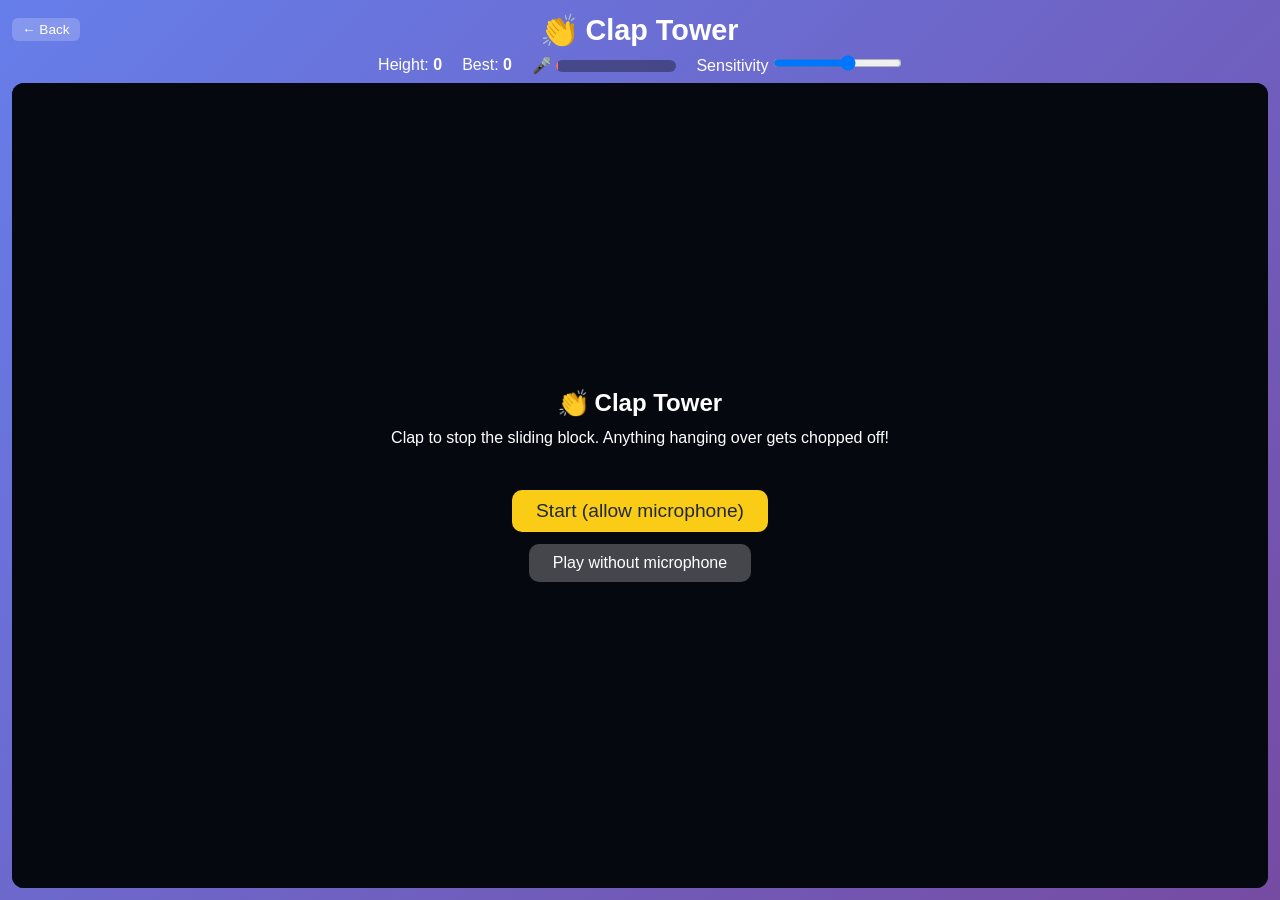
==== games/clap-tower/index.html @ e10d09cc "Add Clap Tower game with microphone clap detection Co-authored-by: Copilot <223556219+Copilot@users." ====
<!DOCTYPE html>
<html lang="en">
<head>
    <meta charset="UTF-8">
    <meta name="viewport" content="width=device-width, initial-scale=1.0">
    <title>Clap Tower - Brain Breaks</title>
    <link rel="stylesheet" href="style.css">
</head>
<body>
    <div class="container">
        <div class="header">
            <a href="../../" class="back-button">← Back</a>
            <h1>👏 Clap Tower</h1>
        </div>

        <div class="hud">
            <div>Height: <b id="score">0</b></div>
            <div>Best: <b id="best">0</b></div>
            <div class="mic">🎤 <span class="meter"><span id="level"></span><span id="thr"></span></span></div>
            <label>Sensitivity <input id="sens" type="range" min="1" max="100" value="60"></label>
        </div>

        <div class="stage">
            <canvas id="c"></canvas>
            <div id="overlay">
                <h2 id="title">👏 Clap Tower</h2>
                <p id="msg">Clap to stop the sliding block. Anything hanging over gets chopped off!</p>
                <p id="micStatus" class="status"></p>
                <button id="start">Start (allow microphone)</button>
                <button id="startNoMic" class="secondary">Play without microphone</button>
            </div>
        </div>
    </div>
    <script src="script.js"></script>
</body>
</html>
---- games/clap-tower/style.css ----
* { margin: 0; padding: 0; box-sizing: border-box; }

html, body {
    width: 100%;
    height: 100%;
    font-family: Arial, sans-serif;
    background: linear-gradient(135deg, #667eea 0%, #764ba2 100%);
    overflow: hidden;
    color: white;
}

.container {
    width: 100%;
    height: 100%;
    display: flex;
    flex-direction: column;
    padding: 12px;
}

.header {
    display: flex;
    align-items: center;
    justify-content: center;
    margin-bottom: 8px;
    position: relative;
    flex-shrink: 0;
    height: 35px;
}

.back-button {
    position: absolute;
    left: 0;
    color: white;
    text-decoration: none;
    font-size: 0.85em;
    background: rgba(255, 255, 255, 0.2);
    padding: 4px 10px;
    border-radius: 6px;
}
.back-button:hover { background: rgba(255, 255, 255, 0.3); }

h1 { font-size: clamp(1.2em, 4vw, 1.8em); }

.hud {
    display: flex;
    flex-wrap: wrap;
    gap: 8px 20px;
    justify-content: center;
    align-items: center;
    margin-bottom: 8px;
    flex-shrink: 0;
}

.meter {
    display: inline-block;
    width: 120px;
    height: 12px;
    background: rgba(0, 0, 0, 0.35);
    border-radius: 6px;
    overflow: hidden;
    position: relative;
    vertical-align: middle;
}
#level { display: block; height: 100%; width: 0; background: #4ade80; }
#thr { position: absolute; top: 0; bottom: 0; width: 2px; background: #f87171; }

.stage {
    flex: 1;
    min-height: 0;
    position: relative;
    border-radius: 12px;
    overflow: hidden;
    background: #12172b;
}
canvas { display: block; width: 100%; height: 100%; }

#overlay {
    position: absolute;
    inset: 0;
    display: flex;
    flex-direction: column;
    align-items: center;
    justify-content: center;
    gap: 12px;
    padding: 16px;
    text-align: center;
    background: rgba(0, 0, 0, 0.65);
}
#overlay.hide { display: none; }

.status { min-height: 1.2em; color: #fde68a; max-width: 460px; }

button {
    font-size: 1.2em;
    padding: 10px 24px;
    border: 0;
    border-radius: 10px;
    background: #facc15;
    color: #1f2937;
    cursor: pointer;
}
button.secondary { background: rgba(255, 255, 255, 0.25); color: white; font-size: 1em; }
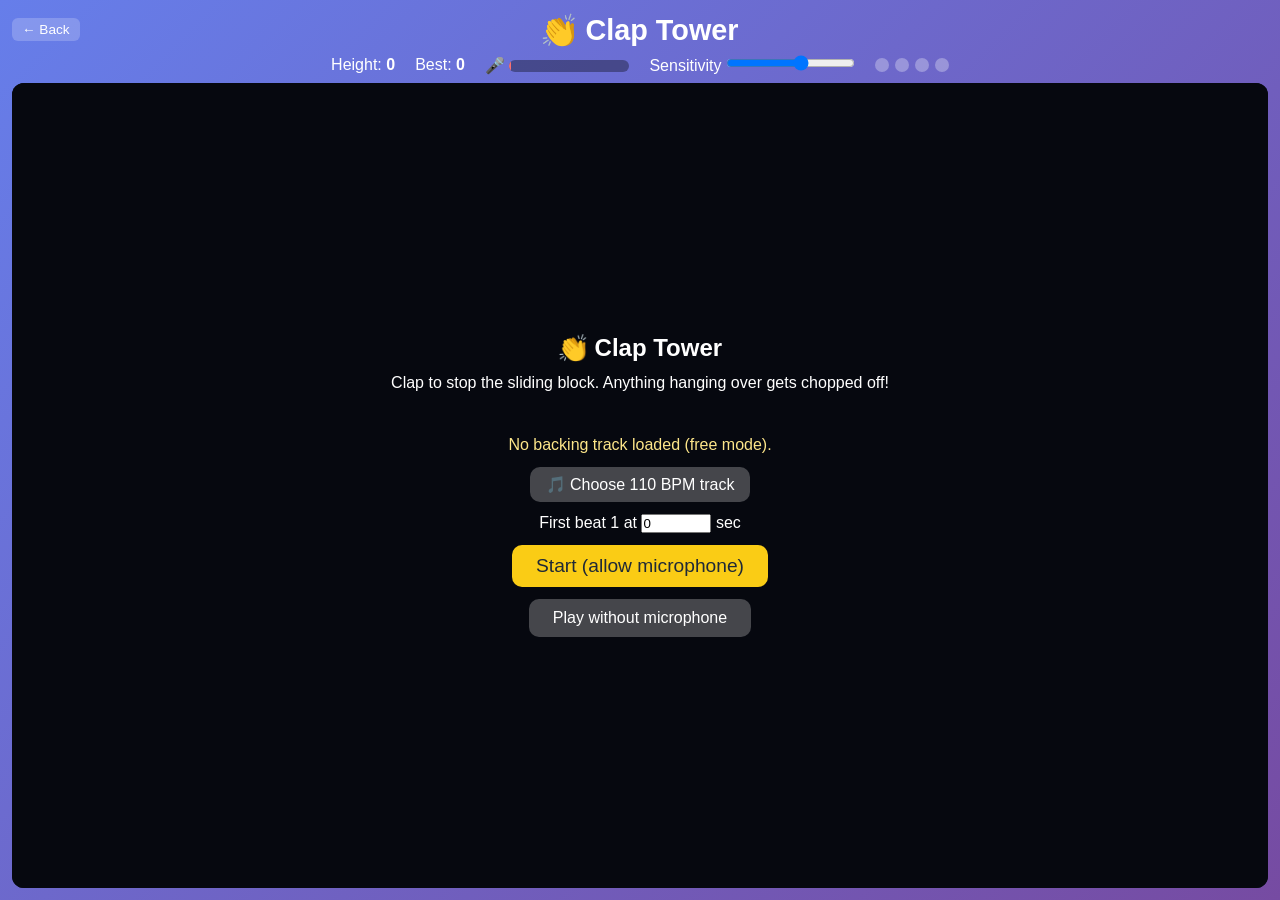
==== commit 3e68929c: "Clap Tower: 110 BPM backing track with block aligned to beat 1 Co-authored-by: Copilot <223556219+Co" ====
--- a/games/clap-tower/index.html
+++ b/games/clap-tower/index.html
@@ -18,6 +18,7 @@
             <div>Best: <b id="best">0</b></div>
             <div class="mic">🎤 <span class="meter"><span id="level"></span><span id="thr"></span></span></div>
             <label>Sensitivity <input id="sens" type="range" min="1" max="100" value="60"></label>
+            <div id="beats" title="Beat counter (clap on 1)"><i></i><i></i><i></i><i></i></div>
         </div>
 
         <div class="stage">
@@ -26,6 +27,9 @@
                 <h2 id="title">👏 Clap Tower</h2>
                 <p id="msg">Clap to stop the sliding block. Anything hanging over gets chopped off!</p>
                 <p id="micStatus" class="status"></p>
+                <p class="status" id="trackStatus">No backing track loaded (free mode).</p>
+                <label class="secondary file">🎵 Choose 110 BPM track <input id="track" type="file" accept="audio/*" hidden></label>
+                <label class="offset">First beat 1 at <input id="offset" type="number" step="0.01" min="0" value="0"> sec</label>
                 <button id="start">Start (allow microphone)</button>
                 <button id="startNoMic" class="secondary">Play without microphone</button>
             </div>
--- a/games/clap-tower/style.css
+++ b/games/clap-tower/style.css
@@ -100,3 +100,10 @@
     cursor: pointer;
 }
 button.secondary { background: rgba(255, 255, 255, 0.25); color: white; font-size: 1em; }
+
+#beats { display: flex; gap: 6px; }
+#beats i { width: 14px; height: 14px; border-radius: 50%; background: rgba(255,255,255,0.3); }
+#beats i.on { background: #facc15; }
+#beats i.on:first-child { background: #f87171; transform: scale(1.3); }
+label.file { display: inline-block; padding: 8px 16px; border-radius: 10px; background: rgba(255,255,255,0.25); cursor: pointer; }
+.offset input { width: 70px; }
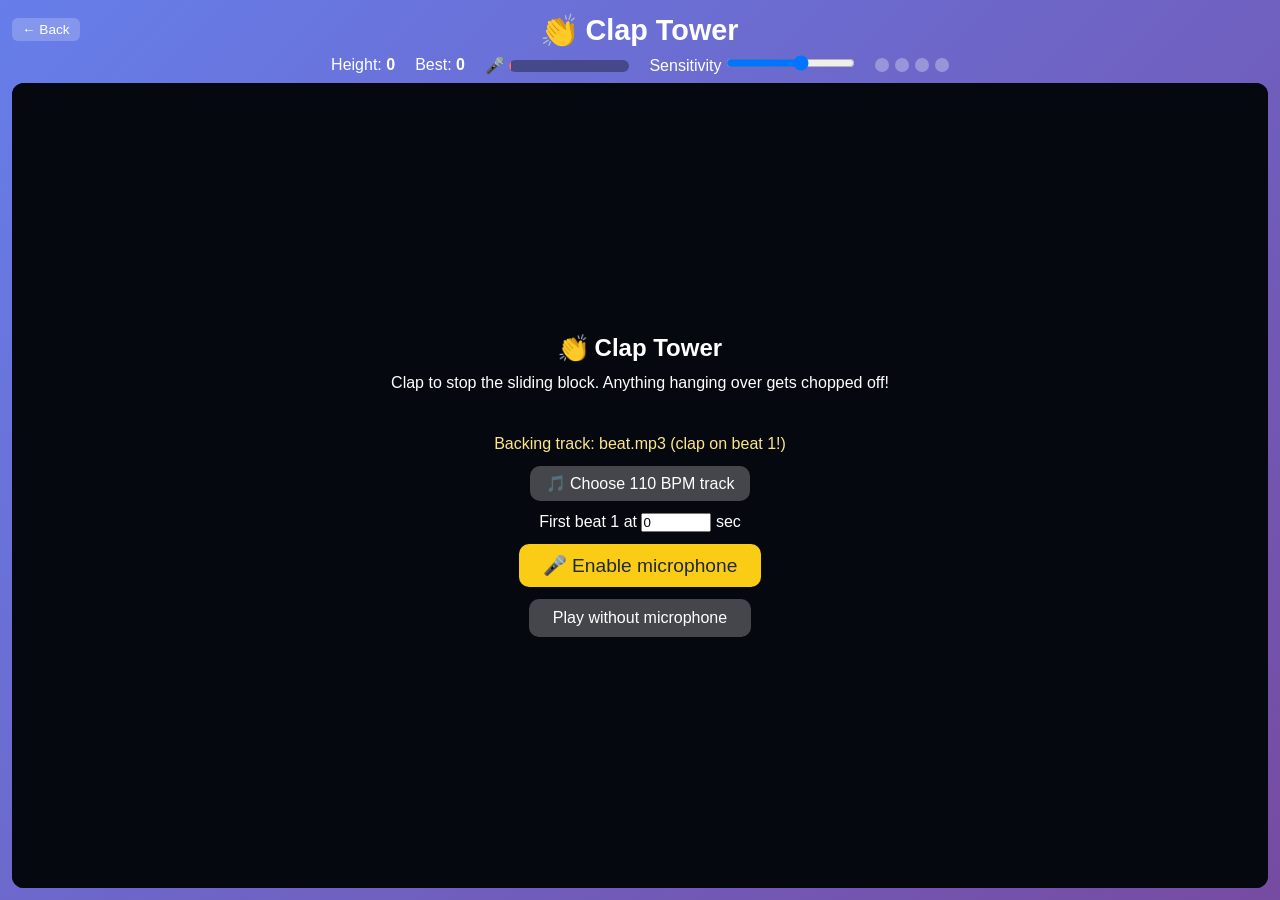
==== commit 5e3a61d4: "Clap Tower: separate mic enable and Start buttons Co-authored-by: Copilot <223556219+Copilot@users.n" ====
--- a/games/clap-tower/index.html
+++ b/games/clap-tower/index.html
@@ -30,7 +30,8 @@
                 <p class="status" id="trackStatus">No backing track loaded (free mode).</p>
                 <label class="secondary file">🎵 Choose 110 BPM track <input id="track" type="file" accept="audio/*" hidden></label>
                 <label class="offset">First beat 1 at <input id="offset" type="number" step="0.01" min="0" value="0"> sec</label>
-                <button id="start">Start (allow microphone)</button>
+                <button id="enableMic">🎤 Enable microphone</button>
+                <button id="start" hidden>▶ Start</button>
                 <button id="startNoMic" class="secondary">Play without microphone</button>
             </div>
         </div>
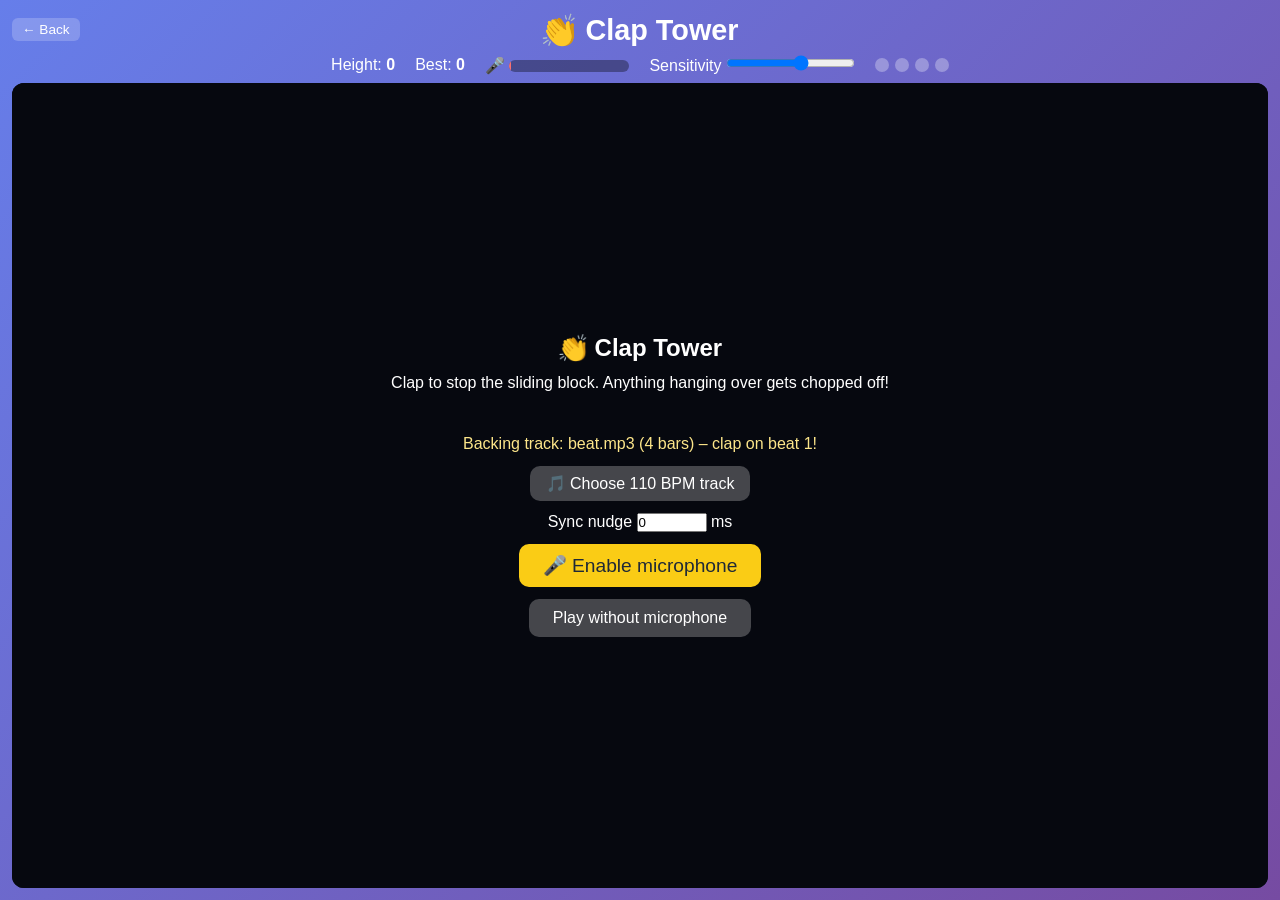
==== commit 235f1acd: "Clap Tower: Web Audio clock for beat sync, 4-3-2-1 countdown instead of lead-in loop Co-authored-by:" ====
--- a/games/clap-tower/index.html
+++ b/games/clap-tower/index.html
@@ -29,7 +29,7 @@
                 <p id="micStatus" class="status"></p>
                 <p class="status" id="trackStatus">No backing track loaded (free mode).</p>
                 <label class="secondary file">🎵 Choose 110 BPM track <input id="track" type="file" accept="audio/*" hidden></label>
-                <label class="offset">First beat 1 at <input id="offset" type="number" step="0.01" min="0" value="0"> sec</label>
+                <label class="offset">Sync nudge <input id="offset" type="number" step="10" min="-500" max="500" value="0"> ms</label>
                 <button id="enableMic">🎤 Enable microphone</button>
                 <button id="start" hidden>▶ Start</button>
                 <button id="startNoMic" class="secondary">Play without microphone</button>
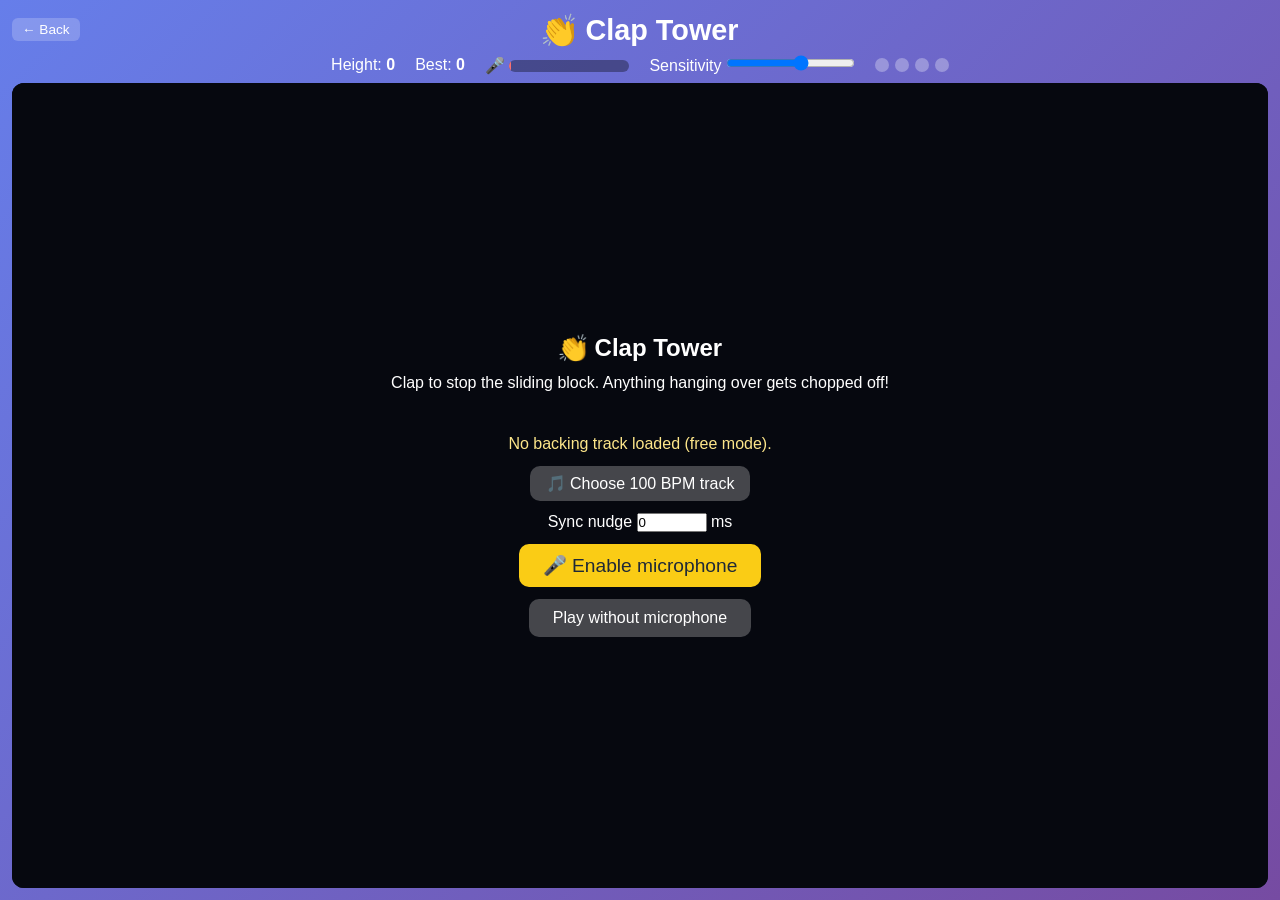
==== commit 5b6d161e: "Clap Tower: match 100 BPM track, centre block on page at beat 1 Co-authored-by: Copilot <223556219+C" ====
--- a/games/clap-tower/index.html
+++ b/games/clap-tower/index.html
@@ -28,7 +28,7 @@
                 <p id="msg">Clap to stop the sliding block. Anything hanging over gets chopped off!</p>
                 <p id="micStatus" class="status"></p>
                 <p class="status" id="trackStatus">No backing track loaded (free mode).</p>
-                <label class="secondary file">🎵 Choose 110 BPM track <input id="track" type="file" accept="audio/*" hidden></label>
+                <label class="secondary file">🎵 Choose 100 BPM track <input id="track" type="file" accept="audio/*" hidden></label>
                 <label class="offset">Sync nudge <input id="offset" type="number" step="10" min="-500" max="500" value="0"> ms</label>
                 <button id="enableMic">🎤 Enable microphone</button>
                 <button id="start" hidden>▶ Start</button>
